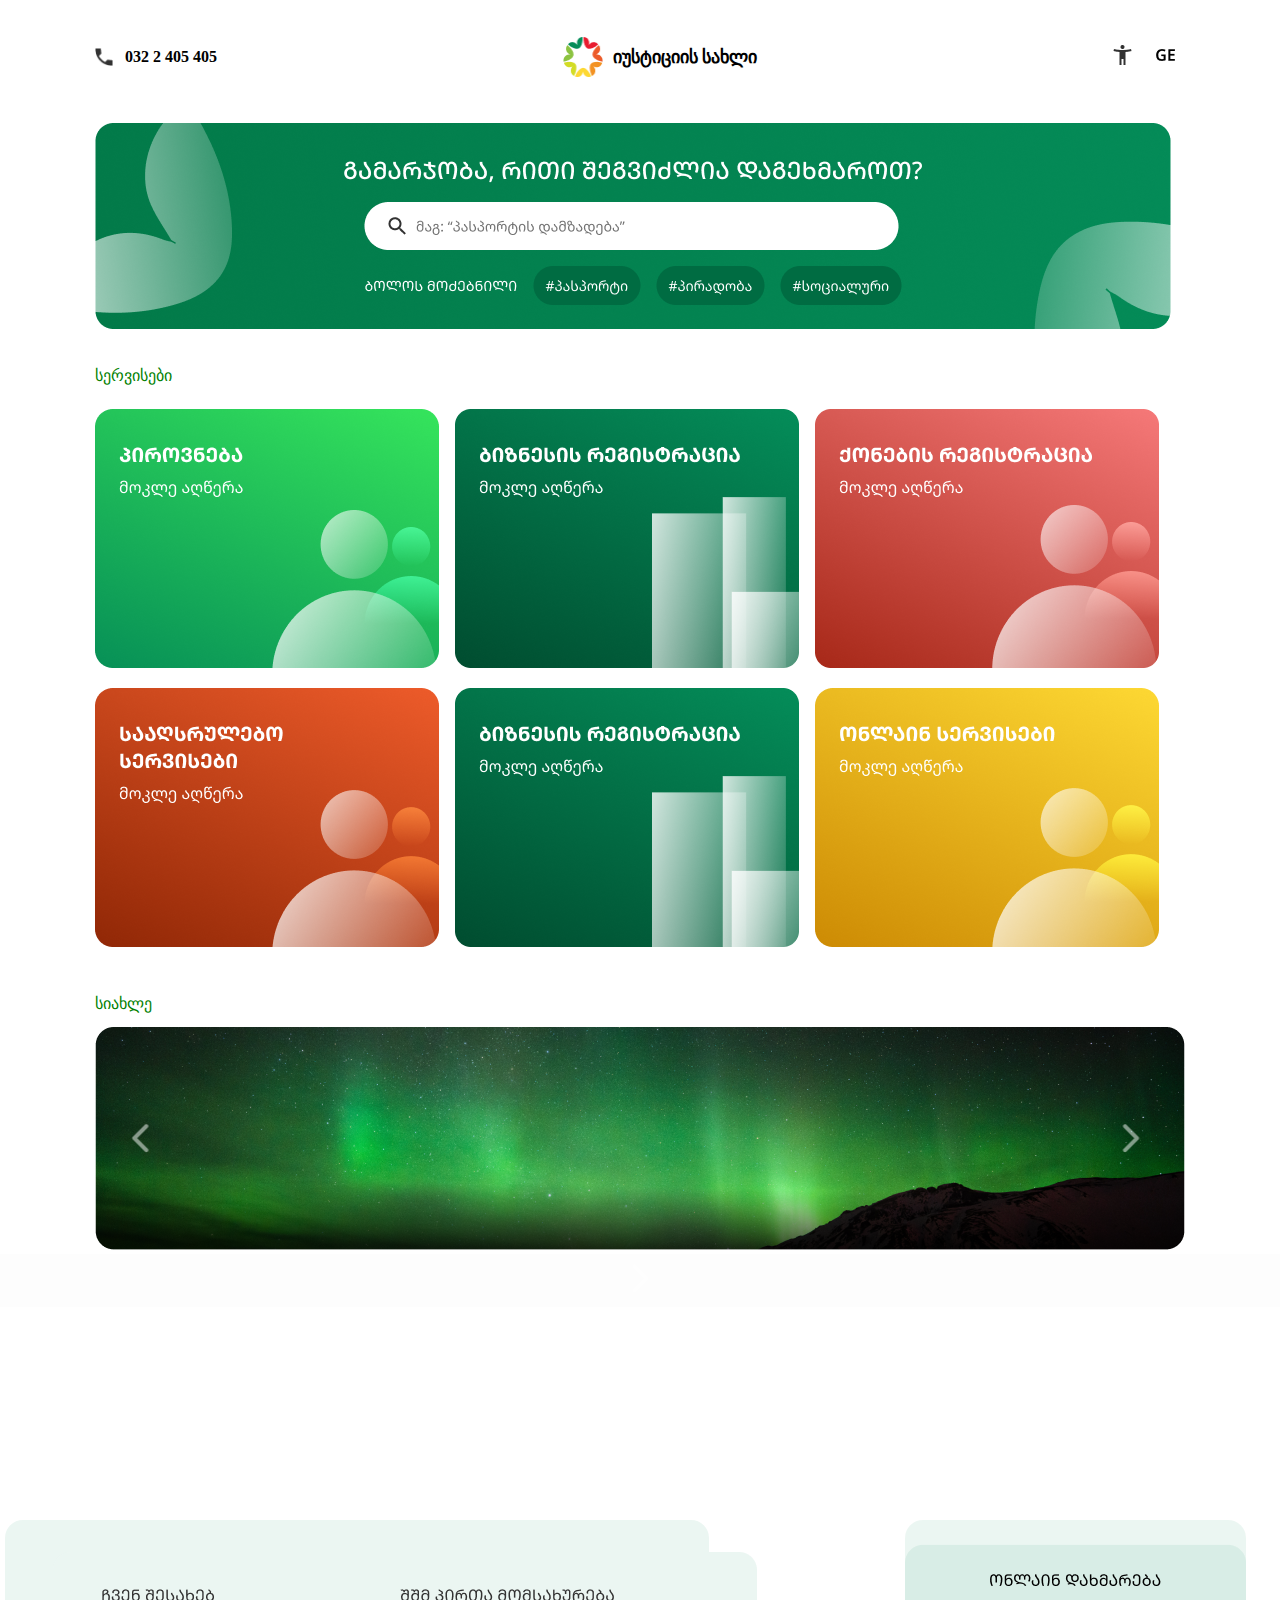
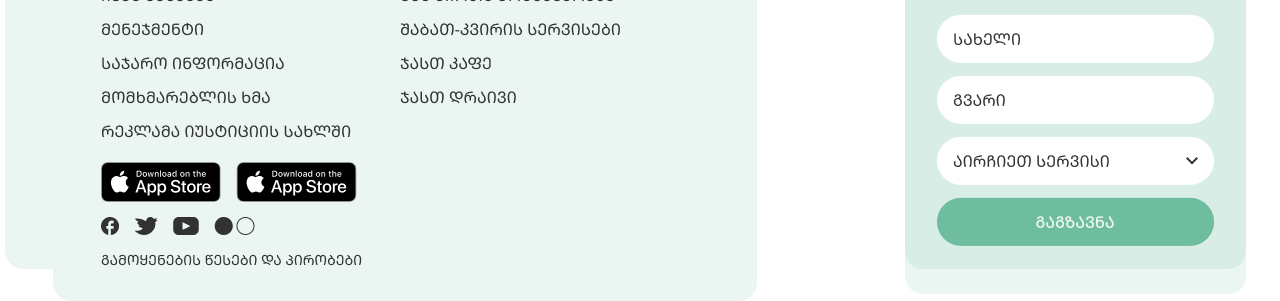
==== index.html @ 73624458 "iusticiis_saxli" ====
<!DOCTYPE html>
<html lang="en">

<head>
  <meta charset="UTF-8">
  <meta name="viewport" content="width=device-width, initial-scale=1.0">
  <title>იუსტიციის სახლი | Home</title>
  <link rel="stylesheet" href="styles.css">
</head>

<body>
  <header>
    <div class="container">
      <div class="header-nav">
        <div class="phone">
          <img class="phone-logo" src="img/Vector10.png" alt="">
          <strong>032 2 405 405</strong>
        </div>
        <div class="public-service-hall">
          <img class="hall-logo" src="img/Vector.png" alt="">
          <h1>იუსტიციის სახლი</h1>
        </div>

        <div class="frame-44-45">
          <a href="#"><img src="img/Frame 45.png" alt="" role="button"></a>
          <a href="#"><img src="img/Frame 44.png" alt="" role="button"></a>
        </div>
      </div>
      <div class="header-image">
        <img src="img/Frame 11.png" alt="">
      </div>
      <hero>
        <p class="services-title"><span style="color: green;">სერვისები</span></p>
        <section>
          <nav class="სერვისები">
            <div class="სერვისები">
              <div class="firstimage-line">
                <a href="file:///C:/Users/Hp/Desktop/პროექტი/person.html" class="img1"><img src="img/Frame 18.png" alt="" role="button"></a>
                <a href="#" class="img1"><img src="img/Frame 19.png" alt="" role="button"></a>
                <a href="#" class="img1"><img src="img/Frame 20.png" alt="" role="button"></a>
              </div>

              <div class="firstimage-line">
                <a href="#"><img src="img/Frame 18 (1).png" alt="" role="button"></a>
                <a href="#"><img src="img/Frame 19.png" alt="" role="button"></a>
                <a href="#"><img src="img/Frame 20 (1).png" alt="" role="button"></a>
              </div>
            </div>
          </nav>
        </section>
      </hero>
      <div>
        <p class="news" style="color: green;">სიახლე</p>
        <div class="titles-images-news">
          <img src="img/Rectangle 9.png" alt="">
          <button class="right-btn">
           <a href=""><img src="img/Vector 1.png" alt="" role="button"></a>
          </button>
          <button class="left-btn">
            <a href="#"><img src="img/Vector 2.png" alt="" role="button"></a>
          </button>
        </div>
      </div>
  </header>






<footer>
</section>
  <div>
    <img src="img/Vector 1.png" alt="">
  </div>
  </ul>
  </nav>


  <div class="card-secondary">
    <img src="img/Frame 73.png" alt="">
    <div class="card">
      <img src="img/Frame 67.png" alt="">
    </div>
    <script src="script.js"></script>
  </div>
 </footer>
</body>

</html>
---- styles.css ----
* {
  padding: 0;
  margin: 0;
  box-sizing: border-box;
}

.body {
  min-height: 100vh;
}

header {
  display: flex;
  align-items: center;
  justify-content: center;
}

.header-nav {
  display: flex;
  align-items: center;
  justify-content: space-between;
  margin-top: 36px;
}

.phone {
  display: flex;
  align-items: center;
  gap: 12px;
}

.phone-logo {
  height: 17.998437881469727px;
  width: 17.998437881469727px;

}

.public-service-hall {
  display: flex;
  align-items: center;
  justify-content: center;
  gap: 10px;
}

.hall-logo {
  height: 39.99997329711914px;
  width: 40.000003814697266px;

}

.public-service-hall h1 {
  font-size: 18px;
}

.header-image {
  margin-top: 44.5px;
}

.services-title {
  margin-bottom: 22px;
  margin-top: 32px;
  font-size: 16px;
  line-height: 22px;
  /* identical to box height */

  text-transform: uppercase;

  color: #00472C;

}

*/ .frame-18 {

  display: flex;
  flex-direction: column;
  align-items: flex-start;
  padding: 32px 24px;
  gap: 10px;
  isolation: isolate;
  width: 344px;
  height: 259px;
  background: linear-gradient(212.23deg, #35E45C -0.12%, #038956 108.02%);
  border-radius: 18px;
  /* Inside auto layout */
  flex: none;
  order: 0;
  flex-grow: 0;
}

/* Vector 2 */
.vector2 {
  /* Vector 2 */


  position: absolute;
  left: 57.04px;
  top: 1125px;

}



/* Frame 37 */
.layout {
  display: flex;
  flex-direction: column;
  align-items: center;
  padding: 0px;
  gap: 32px;
  position: absolute;
  width: 1108px;
  height: 1126.36px;
  left: 129px;
  top: 100px;
}

/* Frame 61 */
.row {
  display: flex;
  flex-direction: row;
  align-items: flex-start;
  padding: 0px 10px;
  gap: 10px;
  position: absolute;
  width: 131px;
  height: 22px;
  left: 151px;
  top: 1246.7px;
}

/* Frame 67 */
.card {
  display: flex;
  flex-direction: column;
  align-items: center;
  padding: 24px 32px 48px;
  gap: 24px;
  position: absolute;
  width: 341px;
  height: 349px;
  left: 900px;
  top: 0.0px;
  background: rgba(4, 141, 89, 0.08);
  border-radius: 18px;
}

/* Frame 46 */
.row-bottom {
  display: flex;
  flex-direction: row;
  align-items: flex-end;
  padding: 0px;
  gap: 12px;
  position: absolute;
  width: 122px;
  height: 19px;
  left: 145.5px;
  top: 36.5px;
}

/* Frame 43 */
.row-center {
  display: flex;
  flex-direction: row;
  align-items: center;
  padding: 0px;
  gap: 10px;
  position: absolute;
  width: 189px;
  height: 40px;
  left: 588.5px;
  top: 26px;
}

/* Frame 47 */
.row-start {
  display: flex;
  flex-direction: row;
  align-items: flex-start;
  padding: 0px;
  gap: 11px;
  position: absolute;
  width: 87px;
  height: 38px;
  left: 1133.5px;
  top: 27px;
}

/* Frame 60 */
.section {
  display: flex;
  flex-direction: column;
  justify-content: center;
  align-items: center;
  padding: 0px;
  gap: 24px;
  position: absolute;
  width: 1366px;
  height: 185px;
  left: 0px;
  top: 1287px;
}


/* Frame 73 */
.card-secondary {
  display: flex;
  flex-direction: column;
  justify-content: space-between;
  align-items: flex-start;
  padding: 32px 48px;
  gap: 25px;
  position: absolute;
  width: 704px;
  height: 349px;
  left: 5px;
  top: 1520px;
  background: #EBF6F2;
  border-radius: 18px;
}

#myButton {
  position: relative;
}

#myButton::after {
  content: 'სარტყელი ამ Button ს';
  position: absolute;
  bottom: -20px;
  left: 0;
  font-size: 12px;
  color: red;
}



.firstimage-line {
  display: flex;
  gap: 1rem;
  margin-bottom: 1rem;
}

.news {
  margin-top: 42px;
  margin-bottom: 12px;
  font-size: 16px;
  line-height: 22px;
  /* identical to box height */

  text-transform: uppercase;

  color: #00472C;
}

.titles-images-news {
  position: relative;
}

.left-btn {
  position: absolute;
  top: 50%;
  left: 45px;
  transform: translate(-50%, -50%);
  /* border: 4px solid #FFFFFF80; */
  border: none;
  background-color: #fdfdfd00;
}

.right-btn {
  position: absolute;
  top: 50%;
  left: 95%;
  transform: translate(-50%, -50%);
  /* border: 4px solid #FFFFFF80; */
  border: none;
  background-color: #fdfdfd00;
}

.news-sec .vector {
  width: 40px;
  height: 40px;
  position: absolute;
  width: 36px;
  height: 20px;
  left: 510.5px;
  top: -8px;
}


.vector10 {
  width: 40px;
  height: 40px;
  position: absolute;
  width: 20px;
  height: 20px;
  left: 0.5px;
  top: 70px;

}

.სერვისები .number {
  position: absolute;

  left: 45.5px;
  top: 5px;
}

/* .services {
  position: absolute;

  left: 30.5px;
  top: 920px;
} */


nav ul {
  list-style-type: none;
  margin: 0;
  padding: 0;
}

nav ul li {
  display: inline;
  margin-right: 10px;
}

nav ul li a {
  text-decoration: none;
}

section {
  margin-bottom: 20px;
}

footer {
  background-color: #fdfdfd;
  padding: 10px;
  text-align: center;
}

#services li {
  margin-bottom: 10px;
}

.number {
  position: absolute;
}

.vector
{
 




transform: rotate(0deg);

/* Inside auto layout */

flex: none;
order: 0;
flex-grow: 0;


}
.pasport {
  margin-top: -15px;
  margin-left: 28.7px;
  }
  .card-secondary2 {
    display: flex;
    flex-direction: column;
    justify-content: space-between;
    align-items: flex-start;
    padding: 32px 48px;
    gap: 25px;
    position: absolute;
    width: 704px;
    height: 349px;
    left: 5px;
    top: 450px;
    background: #EBF6F2;
    border-radius: 18px;
  }
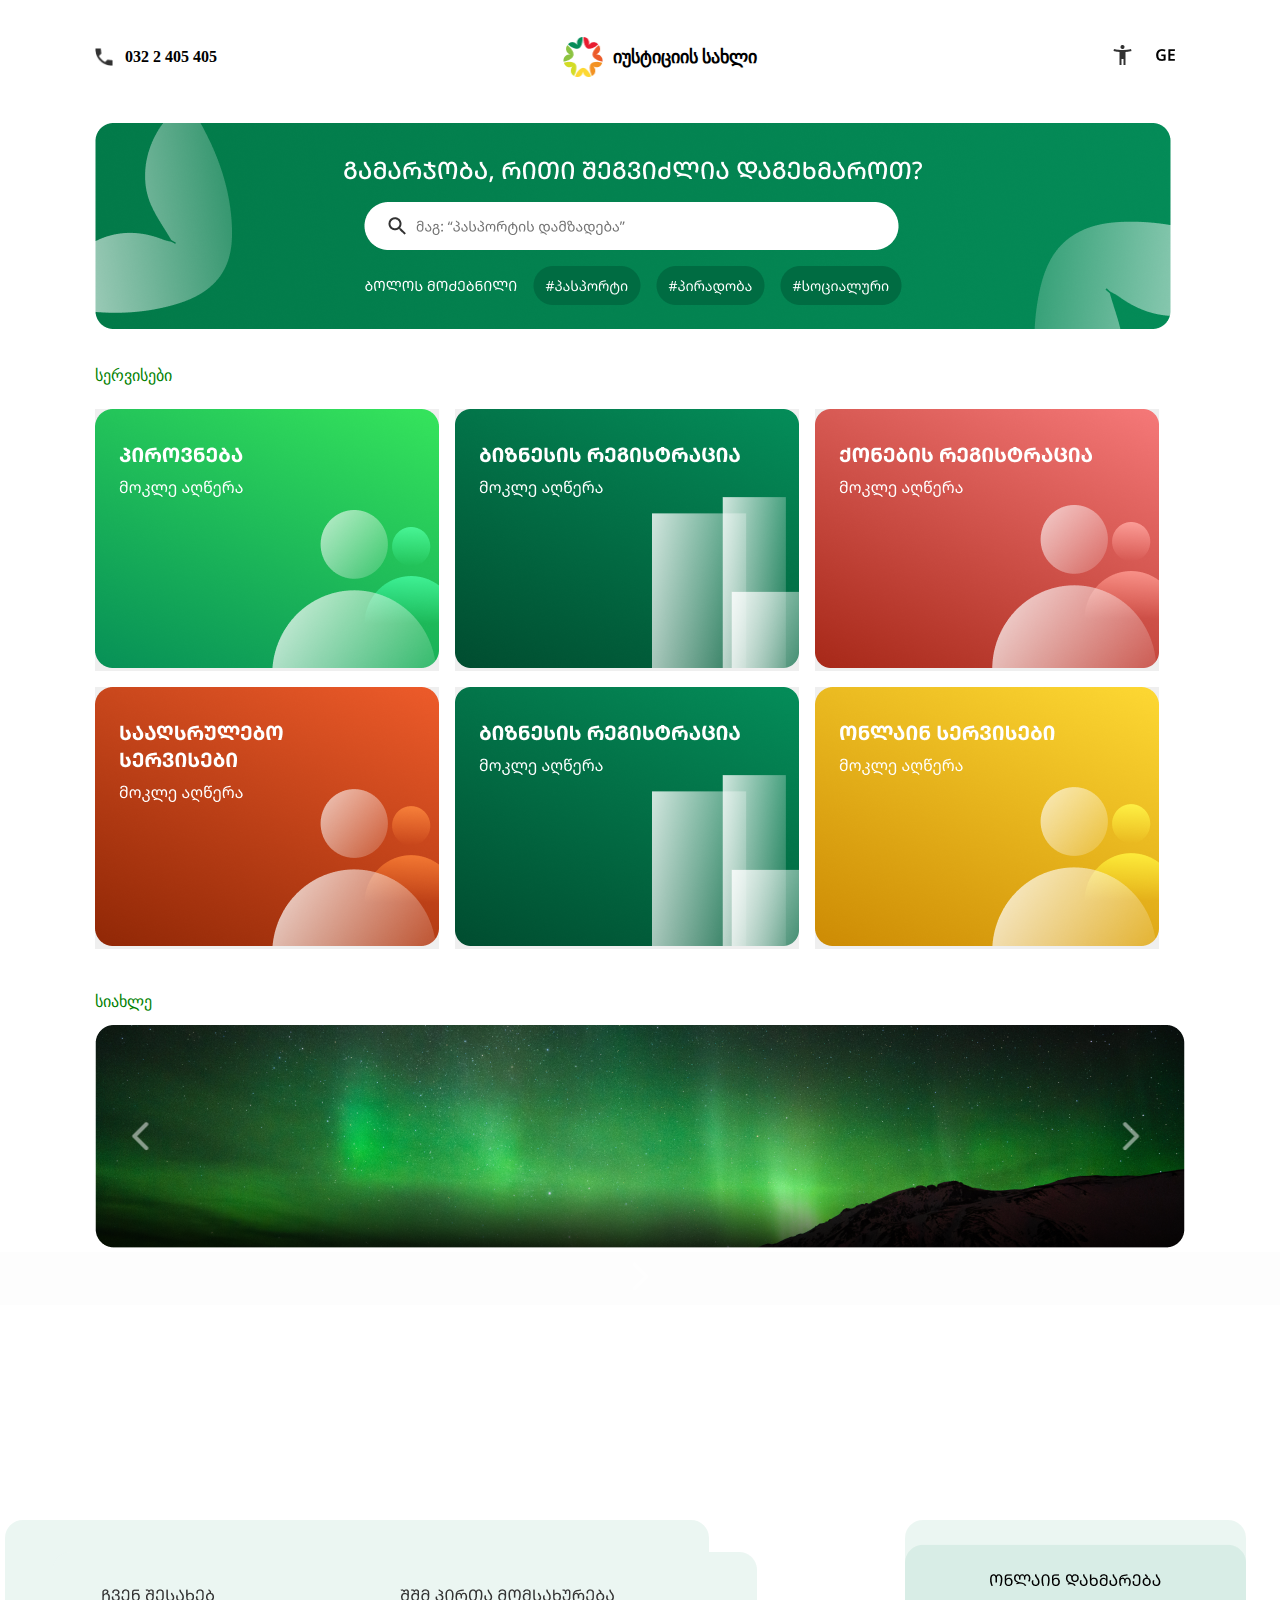
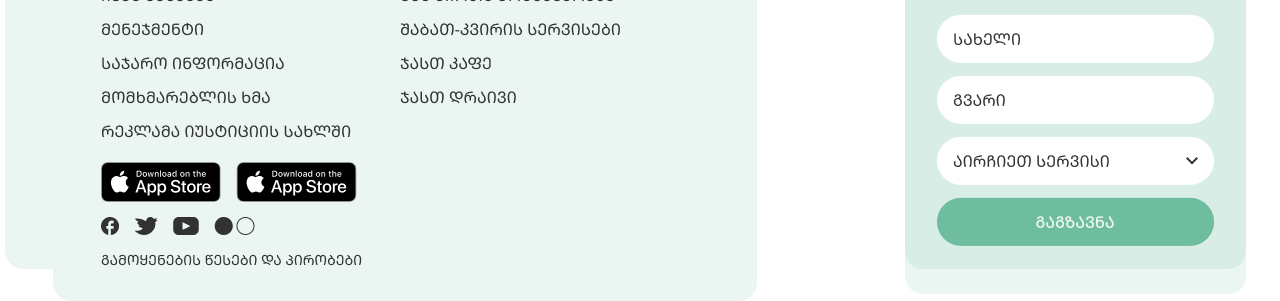
==== commit 4650bb3b: "პროექტი რისი დაფიქსვაც გვინდა" ====
--- a/index.html
+++ b/index.html
@@ -35,15 +35,15 @@
           <nav class="სერვისები">
             <div class="სერვისები">
               <div class="firstimage-line">
-                <a href="file:///C:/Users/Hp/Desktop/პროექტი/person.html" class="img1"><img src="img/Frame 18.png" alt="" role="button"></a>
-                <a href="#" class="img1"><img src="img/Frame 19.png" alt="" role="button"></a>
-                <a href="#" class="img1"><img src="img/Frame 20.png" alt="" role="button"></a>
+              <button class="buttonstyle"  onclick="window.location.href='file:///C:/Users/Hp/Desktop/პროექტი/person.html';" class="img1"><img src="img/Frame 18.png" alt="" role="button"></button>
+                <button onclick="window.location.href='#';" class="buttonstyle" class="img1"><img src="img/Frame 19.png" alt="" role="button"></button>
+                <button class="buttonstyle"onclick="window.location.href='#';" class="img1"><img src="img/Frame 20.png" alt=""role="button"></button>
               </div>
 
               <div class="firstimage-line">
-                <a href="#"><img src="img/Frame 18 (1).png" alt="" role="button"></a>
-                <a href="#"><img src="img/Frame 19.png" alt="" role="button"></a>
-                <a href="#"><img src="img/Frame 20 (1).png" alt="" role="button"></a>
+                <button class="buttonstyle"onclick="window.location.href='#';"><img src="img/Frame 18 (1).png" alt="" role="button"></button>
+                <button class="buttonstyle"onclick="window.location.href='#';"><img src="img/Frame 19.png" alt=""role="button"></button>
+                <button class="buttonstyle"onclick="window.location.href='#';"><img src="img/Frame 20 (1).png" alt=""role="button"></button> 
               </div>
             </div>
           </nav>
--- a/styles.css
+++ b/styles.css
@@ -3,6 +3,22 @@
   margin: 0;
   box-sizing: border-box;
 }
+
+.buttonstyle
+{
+border: none;
+color: none;
+border: 0px
+
+
+
+
+
+
+}
+
+
+
 
 .body {
   min-height: 100vh;
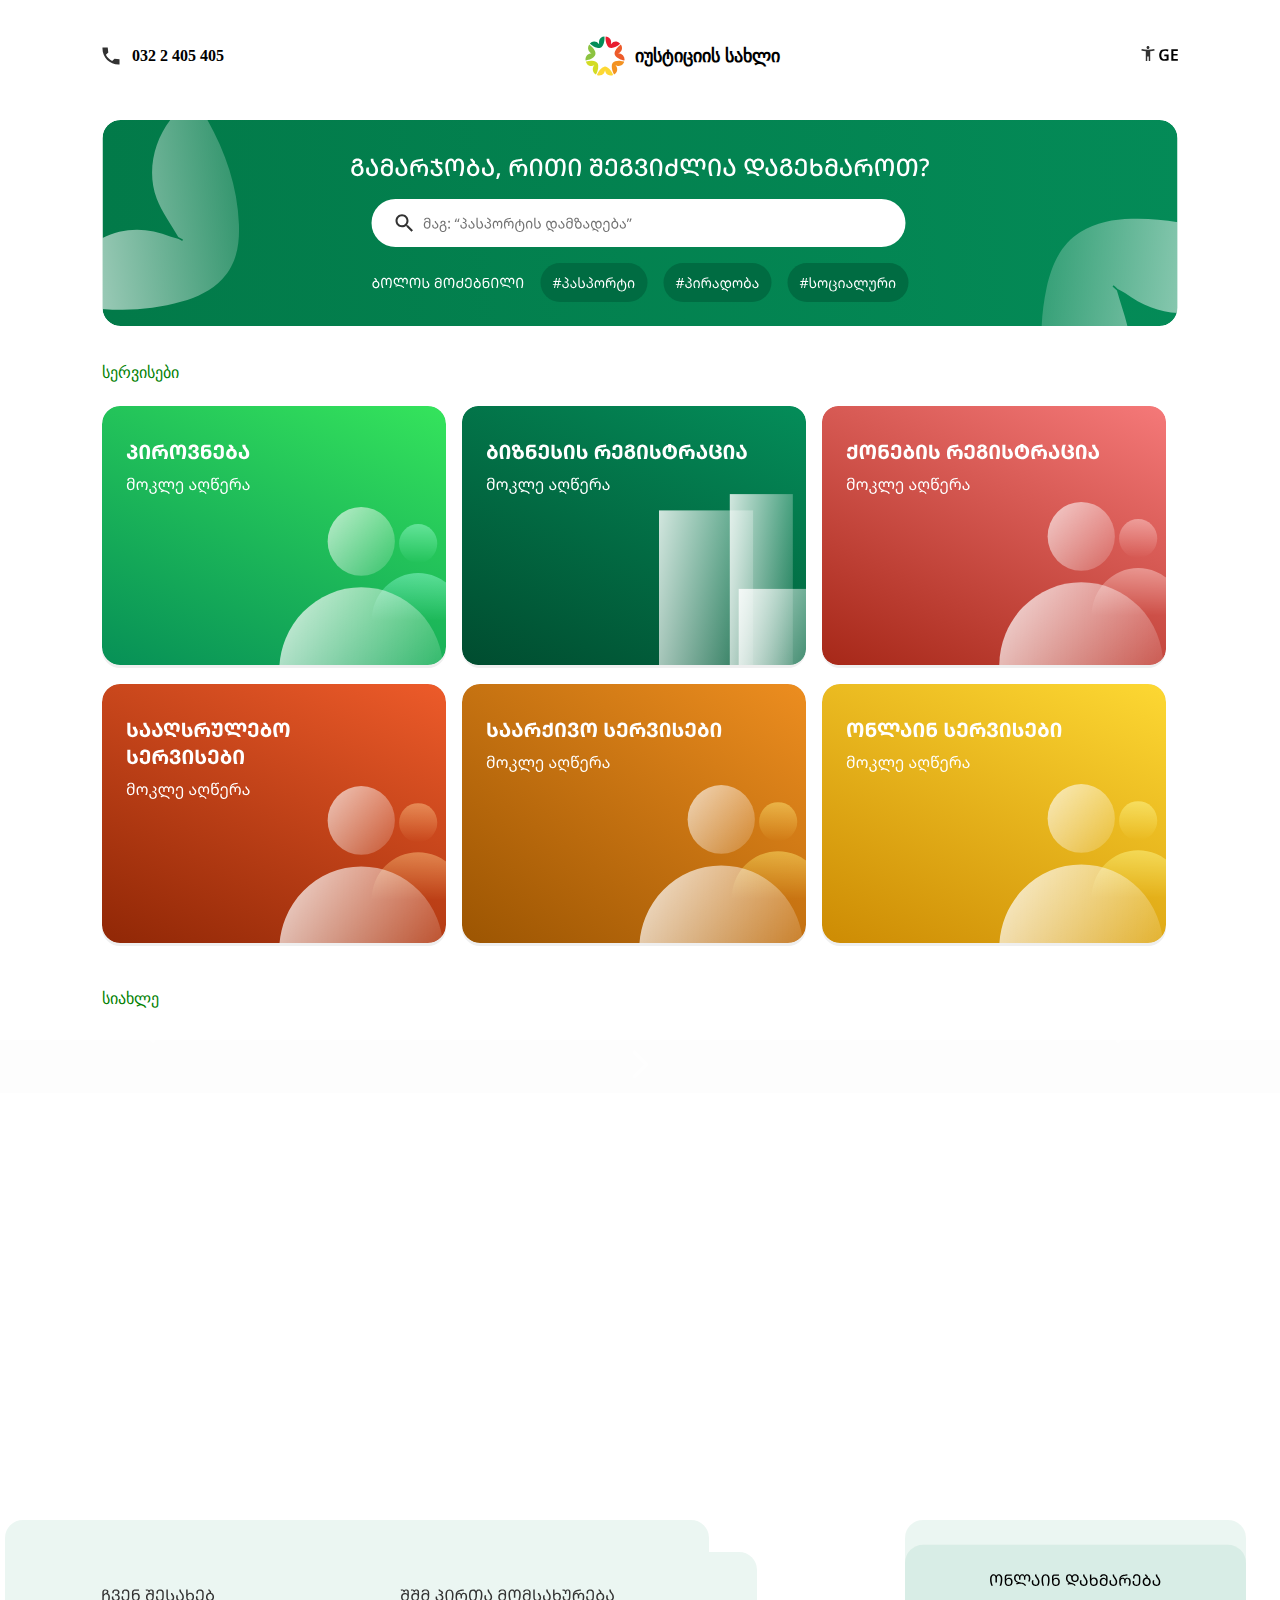
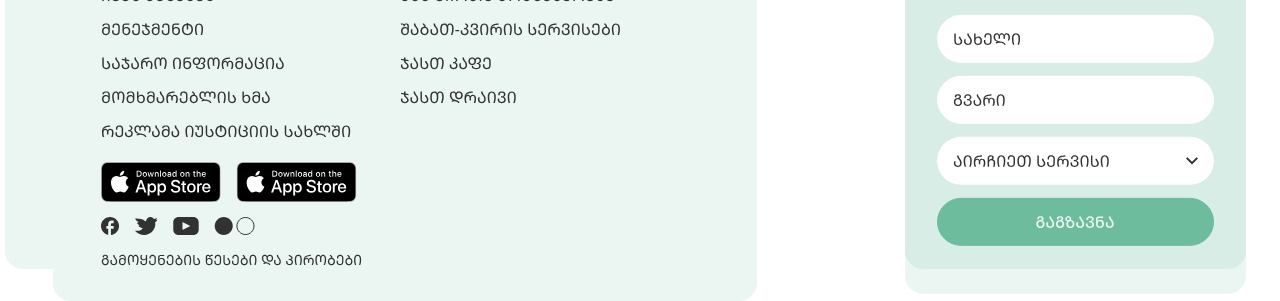
==== commit b3ea211b: "განახლება" ====
--- a/index.html
+++ b/index.html
@@ -13,21 +13,21 @@
     <div class="container">
       <div class="header-nav">
         <div class="phone">
-          <img class="phone-logo" src="img/Vector10.png" alt="">
+          <img class="phone-logo" src="img/Vector 10.svg" alt="">
           <strong>032 2 405 405</strong>
         </div>
         <div class="public-service-hall">
-          <img class="hall-logo" src="img/Vector.png" alt="">
+          <img class="hall-logo" src="img/HVector.svg" alt="">
           <h1>იუსტიციის სახლი</h1>
         </div>
 
         <div class="frame-44-45">
-          <a href="#"><img src="img/Frame 45.png" alt="" role="button"></a>
-          <a href="#"><img src="img/Frame 44.png" alt="" role="button"></a>
+          <a href="#"><img src="img/Vector (2).svg" alt="" class="mean" role="button"></a>
+          <a href="#"><img src="img/GE.svg" alt="" role="button"></a>
         </div>
       </div>
       <div class="header-image">
-        <img src="img/Frame 11.png" alt="">
+        <img src="img/Frame 11.svg" alt="">
       </div>
       <hero>
         <p class="services-title"><span style="color: green;">სერვისები</span></p>
@@ -35,15 +35,15 @@
           <nav class="სერვისები">
             <div class="სერვისები">
               <div class="firstimage-line">
-              <button class="buttonstyle"  onclick="window.location.href='file:///C:/Users/Hp/Desktop/პროექტი/person.html';" class="img1"><img src="img/Frame 18.png" alt="" role="button"></button>
-                <button onclick="window.location.href='#';" class="buttonstyle" class="img1"><img src="img/Frame 19.png" alt="" role="button"></button>
-                <button class="buttonstyle"onclick="window.location.href='#';" class="img1"><img src="img/Frame 20.png" alt=""role="button"></button>
+              <button class="buttonstyle"onclick="window.location.href='file:///C:/Users/Hp/Desktop/პროექტი/person.html';" class="img1"><img src="img/Frame 18.svg" alt="" role="button"></button>
+                <button onclick="window.location.href='#';" class="buttonstyle" class="img1"><img src="img/Frame 19.svg" alt="" role="button"></button>
+                <button class="buttonstyle"onclick="window.location.href='#';" class="img1"><img src="img/Frame 20.svg" alt=""role="button"></button>
               </div>
 
               <div class="firstimage-line">
-                <button class="buttonstyle"onclick="window.location.href='#';"><img src="img/Frame 18 (1).png" alt="" role="button"></button>
-                <button class="buttonstyle"onclick="window.location.href='#';"><img src="img/Frame 19.png" alt=""role="button"></button>
-                <button class="buttonstyle"onclick="window.location.href='#';"><img src="img/Frame 20 (1).png" alt=""role="button"></button> 
+                <button class="buttonstyle"onclick="window.location.href='#';"><img src="img/Frame 18 (1).svg" alt="" role="button"></button>
+                <button class="buttonstyle"onclick="window.location.href='#';"><img src="img/Frame 19 (1).svg" alt=""role="button"></button>
+                <button class="buttonstyle"onclick="window.location.href='#';"><img src="img/Frame 20 (1).svg" alt=""role="button"></button> 
               </div>
             </div>
           </nav>
@@ -52,7 +52,7 @@
       <div>
         <p class="news" style="color: green;">სიახლე</p>
         <div class="titles-images-news">
-          <img src="img/Rectangle 9.png" alt="">
+          <img src="img/Rectangle 9.svg" alt="">
           <button class="right-btn">
            <a href=""><img src="img/Vector 1.png" alt="" role="button"></a>
           </button>
@@ -78,10 +78,10 @@
 
 
   <div class="card-secondary">
-    <img src="img/Frame 73.png" alt="">
-    <div class="card">
-      <img src="img/Frame 67.png" alt="">
-    </div>
+    <img src="img/Frame 73.svg" alt="">
+     <div class="card">
+      <img src="img/Frame 67.svg" alt="">
+     </div>
     <script src="script.js"></script>
   </div>
  </footer>
--- a/styles.css
+++ b/styles.css
@@ -8,15 +8,14 @@
 {
 border: none;
 color: none;
-border: 0px
-
-
-
-
-
-
-}
-
+border: 0px;
+Border-radius: 18px;
+}
+.mean
+{
+height: 15px;
+
+}
 
 
 
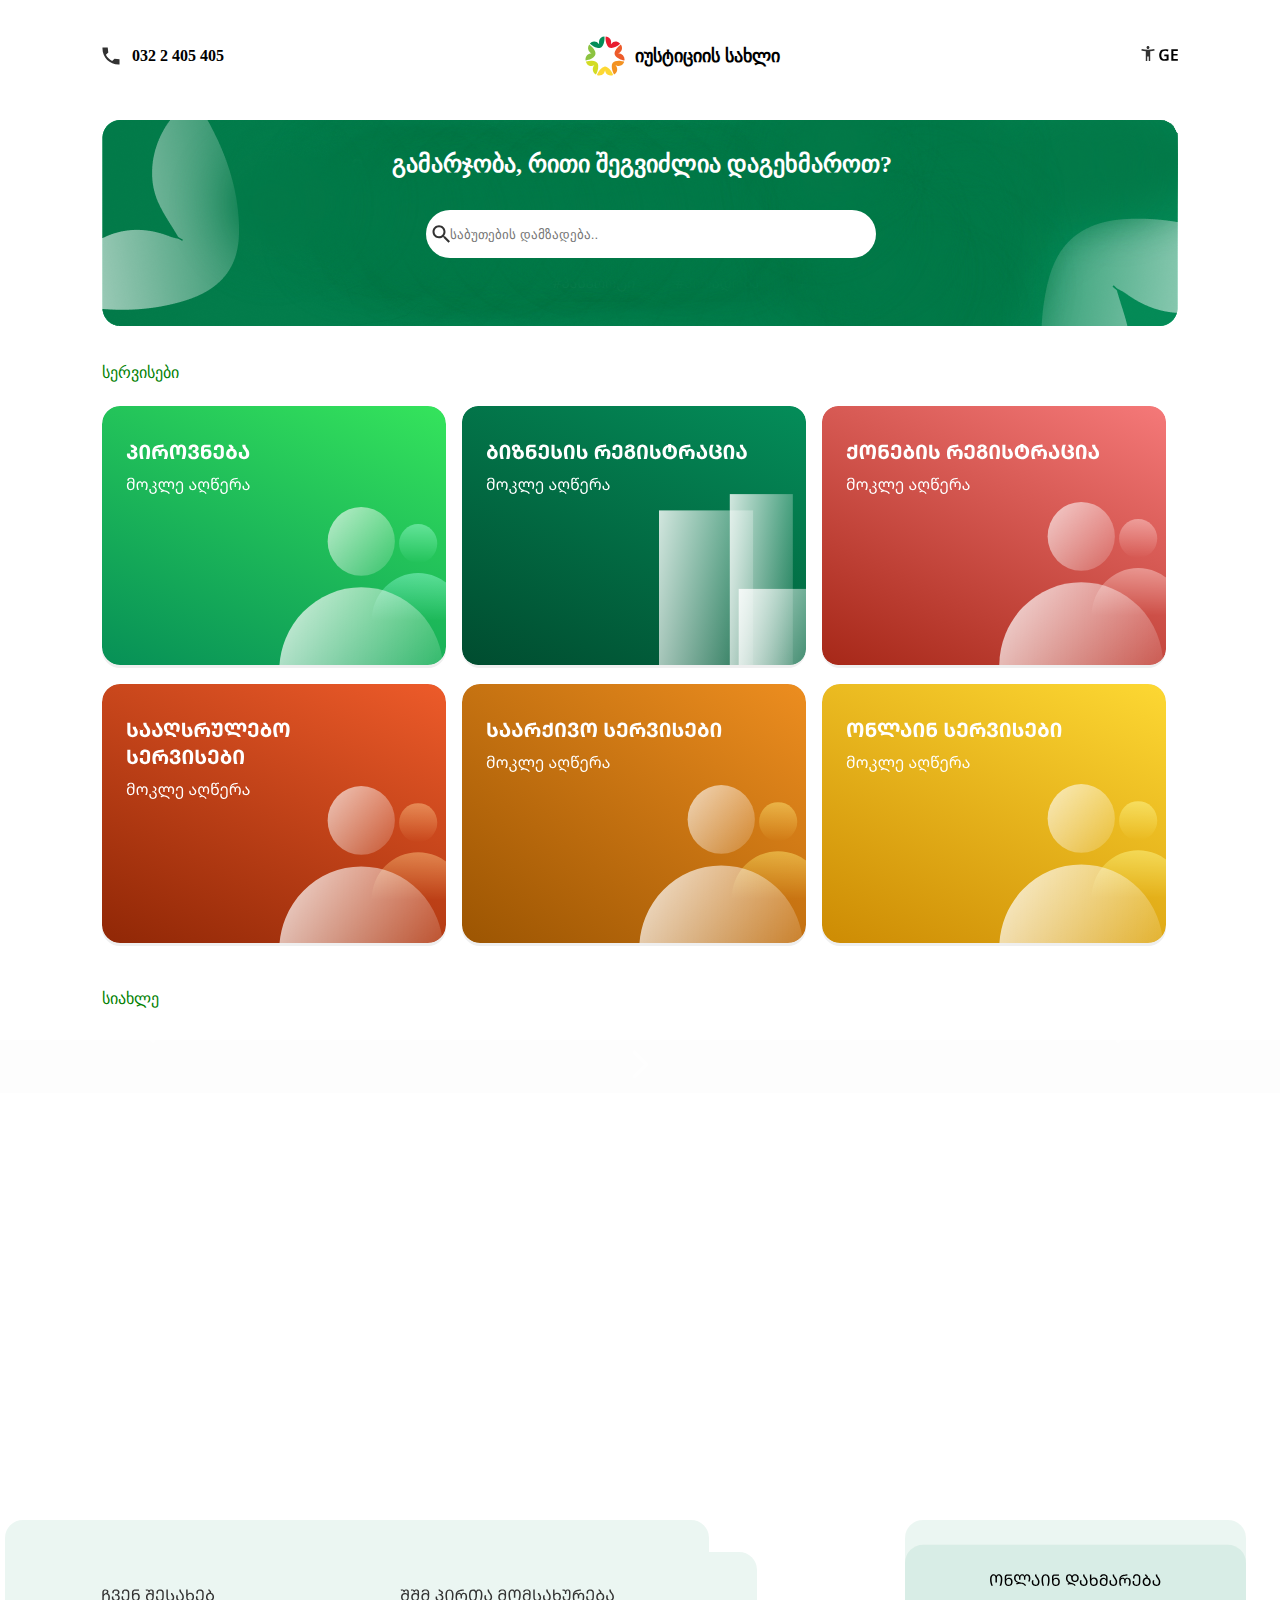
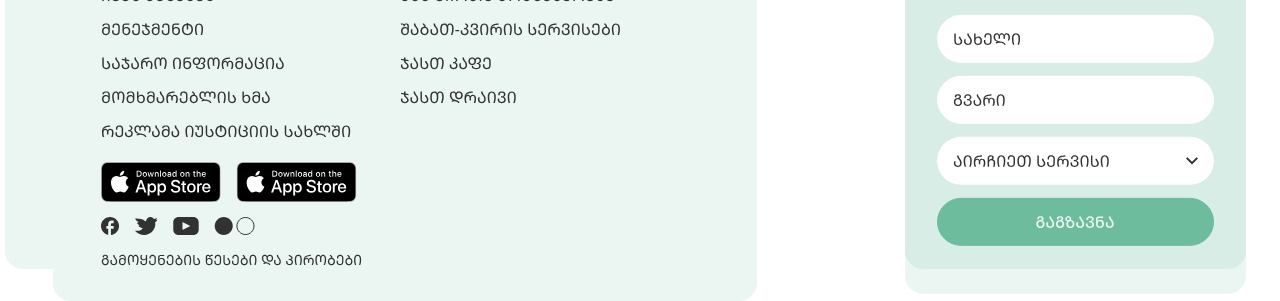
==== commit a04afeb5: "Search Bar" ====
--- a/index.html
+++ b/index.html
@@ -27,8 +27,16 @@
         </div>
       </div>
       <div class="header-image">
-        <img src="img/Frame 11.svg" alt="">
       </div>
+      <a href=""></a>
+      <section class="search">
+      <img src="img/Frame 11.png" alt="serch bar">
+      <h2 serch>გამარჯობა, რითი შეგვიძლია დაგეხმაროთ?</h2>
+      <form class="search-bar" action="/search" method="GET">
+        <input type="text" id="search-bar" name="q" placeholder="საბუთების დამზადება.." onkeydown="if(event.keyCode==13) event.preventDefault();">
+        <a href="#" type="submit"><img src="img/Search.svg" alt="submit" id="submit"></a> 
+      </form>
+    </section>
       <hero>
         <p class="services-title"><span style="color: green;">სერვისები</span></p>
         <section>
--- a/styles.css
+++ b/styles.css
@@ -394,4 +394,79 @@
     top: 450px;
     background: #EBF6F2;
     border-radius: 18px;
-  }+  }
+  .search
+  {
+   position: relative;
+  }
+  h2
+  {
+position: absolute;
+ top: 30px;
+ left: 290px;
+ color: #FFFFFF;
+  }
+  .search-bar
+  {
+ position: absolute;
+ top: 80px;
+ left: 300px;
+ display: flex;
+ flex-direction: row;
+ align-items: center;
+ padding: 10px 24px;
+ gap: 10px;
+ 
+
+
+
+
+  }
+  #search-bar {
+    border: none;
+    display: flex;
+flex-direction: row;
+align-items: center;
+padding: 10px 24px;
+gap: 10px;
+
+border-width: 450px;
+width: 450px;
+ height: 48px;
+ 
+ background: #FFFFFF;
+ border-radius: 50px;
+ 
+ 
+ flex: none;
+ order: 0;
+ flex-grow: 0;
+ border: none;
+  outline: none;
+  }
+
+  #search-button
+{
+  position: relative;
+color: none;
+width: 17.49px;
+height: 17.49px;
+border-color: none;
+margin-right: 0px;
+
+flex: none;
+order: 0;
+flex-grow: 0;
+}#search-button {
+  border: none;
+  background-color: transparent;
+}
+#submit
+{
+  position: absolute;
+left: 30px;
+top: 25px;
+
+
+
+}
